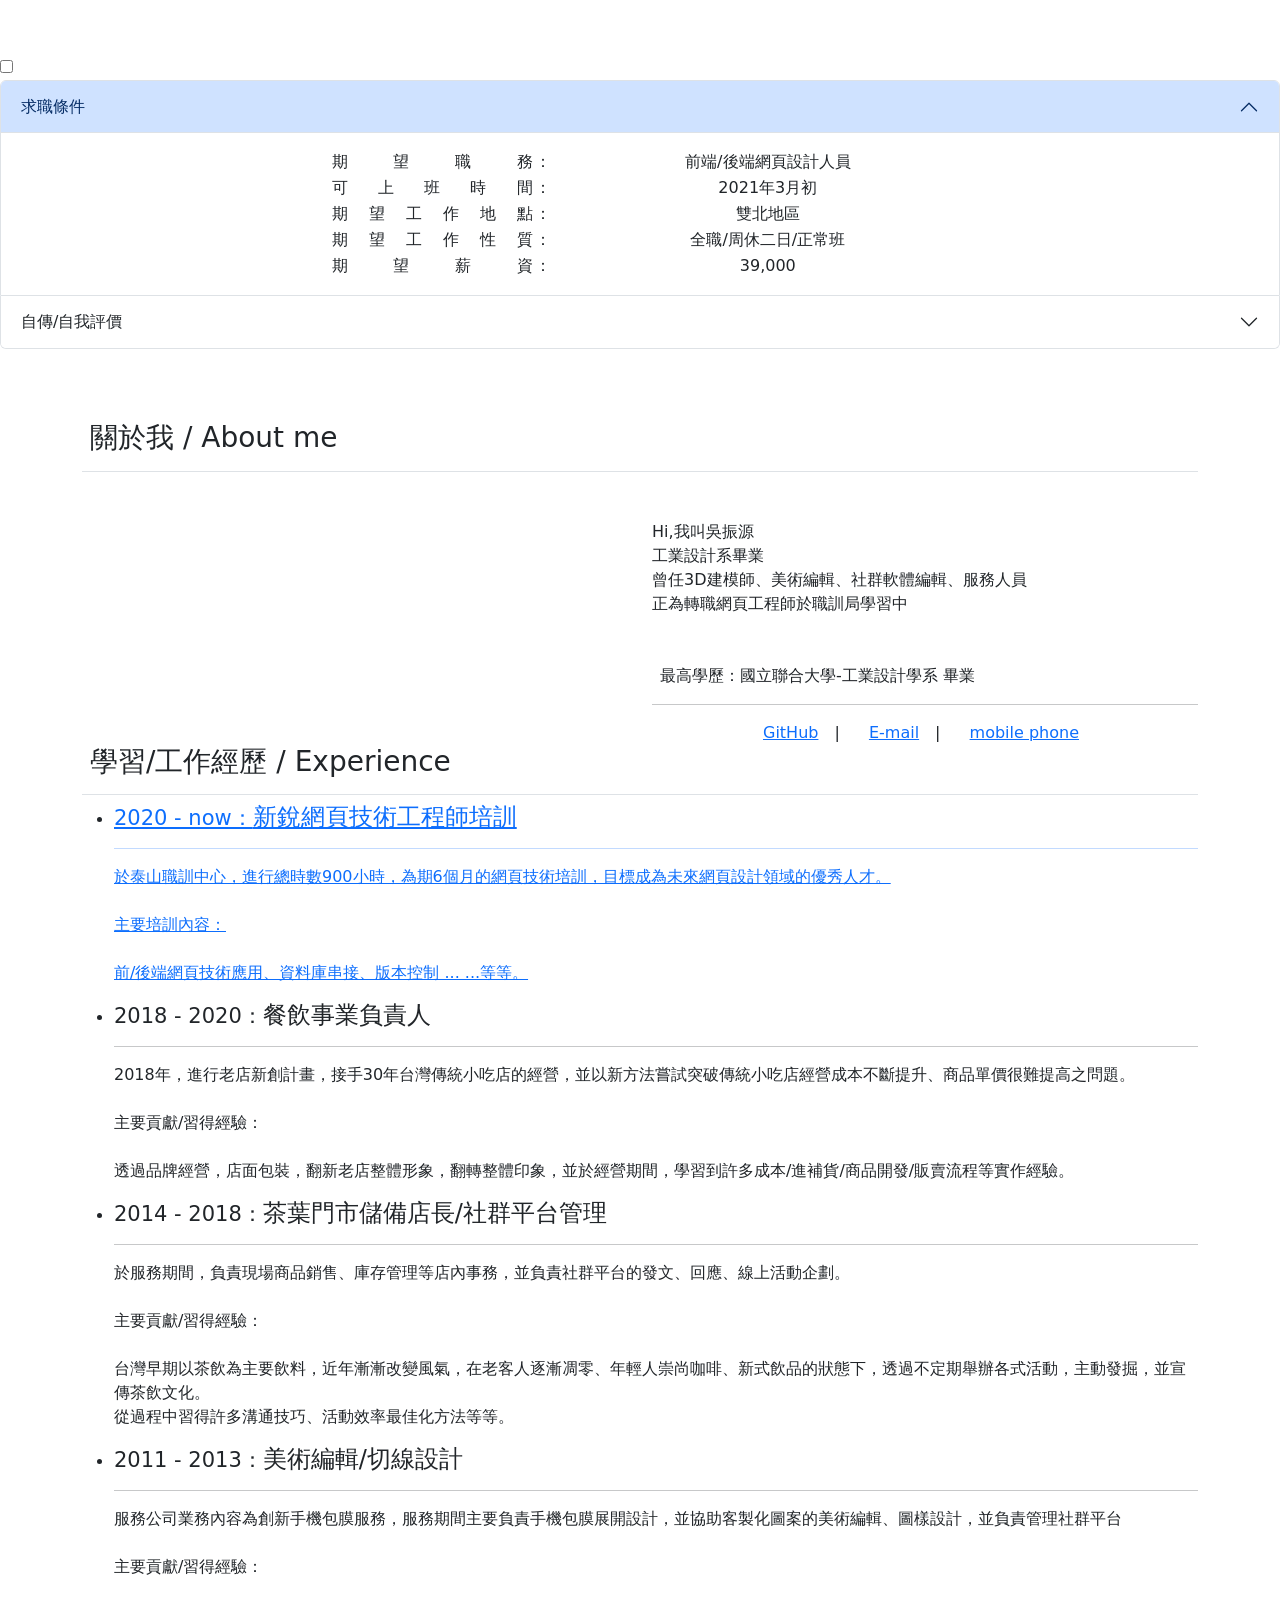
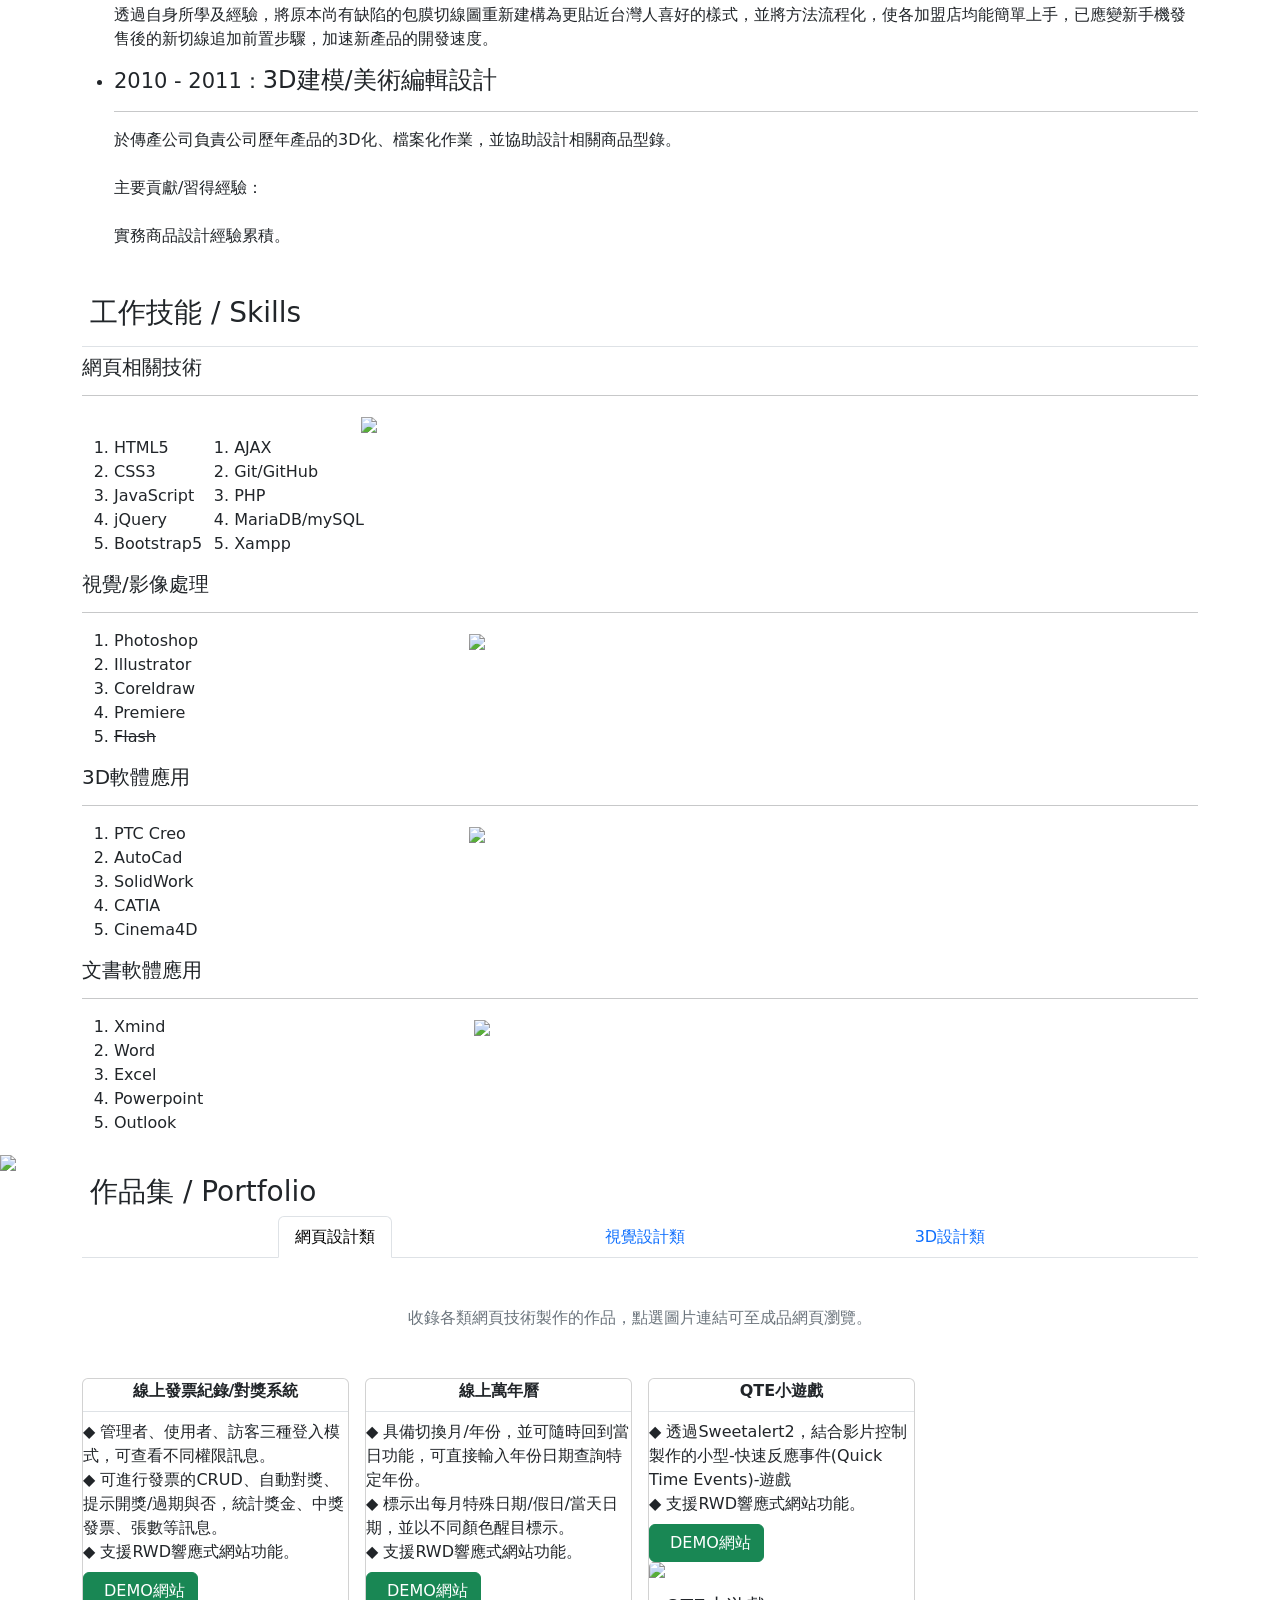
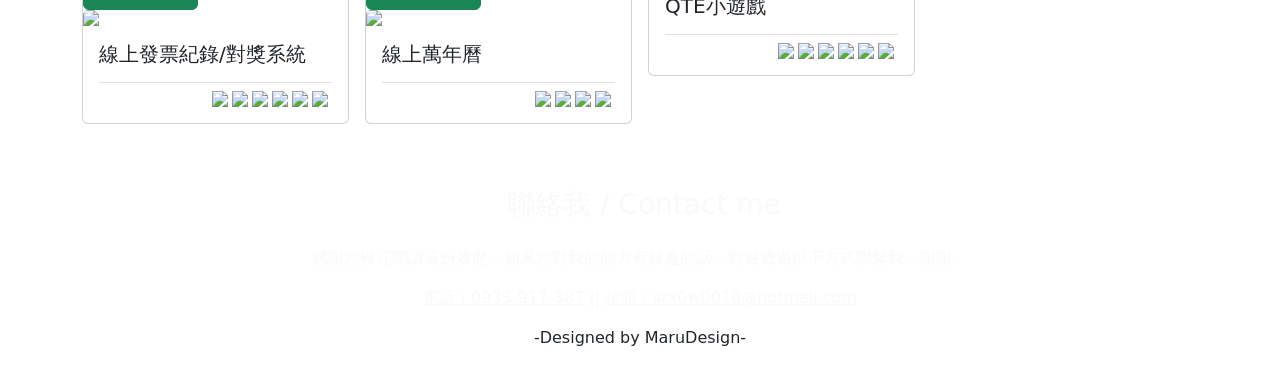
==== index.html @ d3db662c "前端連結修改" ====
<!DOCTYPE html>
<html lang="en">

<head>
    <meta charset="UTF-8">
    <meta name="viewport" content="width=device-width, initial-scale=1.0, shrink-to-fit=no">
    <link href="https://cdn.jsdelivr.net/npm/bootstrap@5.0.0-beta1/dist/css/bootstrap.min.css" rel="stylesheet"
        integrity="sha384-giJF6kkoqNQ00vy+HMDP7azOuL0xtbfIcaT9wjKHr8RbDVddVHyTfAAsrekwKmP1" crossorigin="anonymous">
    <link rel="shortcut icon" href="img/favicon.jpg">
    <link rel="stylesheet" href="css/style.css">
    <script src="https://cdn.jsdelivr.net/npm/bootstrap@5.0.0-beta1/dist/js/bootstrap.bundle.min.js"
        integrity="sha384-ygbV9kiqUc6oa4msXn9868pTtWMgiQaeYH7/t7LECLbyPA2x65Kgf80OJFdroafW"
        crossorigin="anonymous"></script>
    <script src="https://kit.fontawesome.com/a1381bb91e.js" crossorigin="anonymous"></script>
    <script src="https://code.jquery.com/jquery-3.5.1.min.js"
        integrity="sha256-9/aliU8dGd2tb6OSsuzixeV4y/faTqgFtohetphbbj0=" crossorigin="anonymous"></script>
    <link href="https://fonts.googleapis.com/css2?family=Noto+Sans+TC&display=swap" rel="stylesheet">
    <link rel="stylesheet" href="https://cdnjs.cloudflare.com/ajax/libs/animate.css/4.1.1/animate.min.css" />
    <script src="https://cdnjs.cloudflare.com/ajax/libs/wow/1.1.2/wow.min.js"></script>
    <title>Kyosuke's Resume</title>
</head>

<body>
    <div class="banner" id="banner">
        <div class="bg0 animate__animated wow animate__bounceInDown" data-wow-delay="0.3s"></div>
        <div class="bg1 animate__animated wow animate__bounceInDown"></div>
        <div class="bg2 animate__animated wow animate__backInRight"></div>
        <div class="bg3 animate__animated wow animate__fadeInLeft" data-wow-delay="0.5s"></div>
        <div class="contant">
            <div class="banner-txt" data-wow-delay="0.1s">
                <object id="mysvg" type="image/svg+xml" data="img/title_animated.svg"></object>
            </div>
        </div>
        <div class="tobanner">
            <a href="#stick"><i class="ar fas fa-chevron-down text-light"></i></a>
        </div>
    </div>
    <header id="stick" class="sticky-wrapper">
        <div class="container">
            <nav class="navbar navbar-expand-lg navbar-dark">
                <div class="container-fluid">
                    <a class="navbar-brand" href="#">MaruDesign</a>
                    <button class="navbar-toggler" type="button" data-bs-toggle="collapse"
                        data-bs-target="#navbarSupportedContent">
                        <span class="navbar-toggler-icon"></span>
                    </button>
                    <div class="collapse navbar-collapse" id="navbarSupportedContent">
                        <ul class="navbar-nav ms-auto me-5 mb-2 mb-lg-0">
                            <li class="nav-item px-3 px-lg-0">
                                <a class="nav-link" href="#ab"><i class="far fa-address-card me-2"></i>About me</a>
                            </li>
                            <li class="nav-item px-3 px-lg-0">
                                <a class="nav-link" href="#exp"><i class="fas fa-school me-2"></i>Experience</a>
                            </li>
                            <li class="nav-item px-3  px-lg-0">
                                <a class="nav-link" href="#sk"><i class="fas fa-code-branch me-2"></i>Skills</a>
                            </li>
                            <li class="nav-item dropdown">
                                <a class="nav-link dropdown-toggle" id="navbarDropdown" role="button" data-bs-toggle="dropdown" aria-expanded="false">
                                <i class="fas fa-book mr-2 me-2"></i>Portfolio
                                </a>
                                <ul class="dropdown-menu" aria-labelledby="navbarDropdown">
                                    <li><a class="dropdown-item" onclick="go('w')">網頁設計類</a></li>
                                    <li>
                                        <hr class="dropdown-divider">
                                    </li>
                                    <li><a class="dropdown-item" onclick="go('g')">視覺設計類</a></li>
                                    <li>
                                        <hr class="dropdown-divider">
                                    </li>
                                    <li><a class="dropdown-item" onclick="go('d')">3D設計類</a></li>
                                </ul>
                            </li>
                            <li class="nav-item px-3 px-lg-0">
                                <a class="nav-link" href="#foot"><i class="fas fa-phone-volume me-2"></i>Contact me</a>
                            </li>
                            <li class="nav-item px-3 px-lg-0">
                                <a class="nav-link" href="login.html"><i class="fas fa-sign-in-alt me-2"></i>LOGIN</a>
                            </li>
                        </ul>
                    </div>
                </div>
            </nav>
        </div>
    </header>
    <section>
        <div class="leftside">
            <input type="checkbox" name="" id="side-menu-switch">
            <div class="side-menu">
                <div class="accordion" id="accordionExample">
                    <div class="accordion-item">
                        <h2 class="accordion-header" id="headingOne">
                            <button class="accordion-button" type="button" data-bs-toggle="collapse"
                                data-bs-target="#collapseOne" aria-expanded="true" aria-controls="collapseOne">
                                求職條件
                            </button>
                        </h2>
                        <div id="collapseOne" class="accordion-collapse collapse show" aria-labelledby="headingOne"
                            data-bs-parent="#accordionExample">
                            <div class="accordion-body">
                                <div class="aboutjob">
                                    <table class="col-12 col-lg-8 col-xl-6 mx-auto">
                                        <tr>
                                            <td style="text-align-last: justify;">期望職務</td>
                                            <td>：</td>
                                            <td class="ps-3 text-center">前端/後端網頁設計人員</td>
                                        </tr>
                                        <tr>
                                            <td style="text-align-last: justify;">可上班時間</td>
                                            <td>：</td>
                                            <td class="ps-3 text-center">2021年3月初</td>
                                        </tr>
                                        <tr>
                                            <td style="text-align-last: justify;">期望工作地點</td>
                                            <td>：</td>
                                            <td class="ps-3 text-center">雙北地區</td>
                                        </tr>
                                        <tr>
                                            <td style="text-align-last: justify;">期望工作性質</td>
                                            <td>：</td>
                                            <td class="ps-3 text-center">全職/周休二日/正常班</td>
                                        </tr>
                                        <tr>
                                            <td style="text-align-last: justify;">期望薪資</td>
                                            <td>：</td>
                                            <td class="ps-3 text-center">39,000</td>
                                        </tr>
                                    </table>
                                </div>
                            </div>
                        </div>
                    </div>
                    <div class="accordion-item">
                        <h2 class="accordion-header" id="headingTwo">
                            <button class="accordion-button collapsed" type="button" data-bs-toggle="collapse"
                                data-bs-target="#collapseTwo" aria-expanded="false" aria-controls="collapseTwo">
                                自傳/自我評價
                            </button>
                        </h2>
                        <div id="collapseTwo" class="accordion-collapse collapse" aria-labelledby="headingTwo"
                            data-bs-parent="#accordionExample">
                            <div class="accordion-body">
                                <div class="se col-12 mx-auto">
                                    對各種事物時時保持好奇，樂於探索各種不同的可能性。<br>
                                    在視覺設計相關領域工作數年的我，因想要有著更寬廣的發展，<br>
                                    在一次契機下接觸到了網頁設計相關的技術，在這個領域中，<br>
                                    我可以發揮先前所學，並結合新的程式語言技術，創作出更多元的作品。<br><br>
                                    期望在這全新的領域中，能不斷的突破自我，享受於工作之中。
                                </div>
                            </div>
                        </div>
                    </div>
                </div>
                <label id="lbtn" for="side-menu-switch" class="wow animate__animated animate__heartBeat" data-wow-iteration="infinite" >
                    <div class="arr">
                        <i id="fa" class="fa fa-angle-right"></i>
                    </div>
                </label>
            </div>
        </div>
        <article class="container mt-5">
            <div class="about">
                <h3 class="tit w-100 pb-3 border-bottom animate__animated wow animate__slideInLeft"><i class="far fa-address-card me-2"></i>關於我 /
                    About me
                </h3>
                <div class="row mt-5">
                    <div class="self col-12 col-md-6 text-center animate__animated wow animate__rotateIn">
                        <img src="img/me.jpg" alt="">
                    </div>
                    <div class="me col-12 col-md-6 mt-5 mt-md-0">
                        <div class="txt">
                            Hi,我叫吳振源<br>
                            工業設計系畢業<br>
                            曾任3D建模師、美術編輯、社群軟體編輯、服務人員<br>
                            正為轉職網頁工程師於職訓局學習中<br>
                        </div>
                        <div class="edu mt-5">
                            <i class="fas fa-graduation-cap me-2"></i>最高學歷：國立聯合大學-工業設計學系 畢業
                            <hr>
                        </div>
                        <div class="exp text-center">
                            <a class="me-3" href="https://github.com/Kyosukewu">
                                <i class="fab fa-github me-2"></i>GitHub</a>|
                            <a class="mx-3" href="mainto:srx0w0010@hotmail.com"><i
                                    class="far fa-envelope me-2"></i>E-mail</a>|
                            <a class="mx-3" href="tel:+886-933917387"><i class="fas fa-phone-volume me-2"></i>mobile
                                phone</a>
                        </div>
                    </div>
                </div>
            </div>
        </article>
    </section>
    <section class="container">
        <div class="experience mb-5" id="exp">
            <h3 class="tit3 w-100 pb-3 border-bottom animate__animated wow animate__slideInLeft"><i class="fas fa-school mt-5 me-2"></i>學習/工作經歷 /
                <span class="tit4 animate__animated" data-wow-delay="0.5s">Experience</span>
            </h3>
            <ul class="timeline">
                <li class="li1 animate__animated wow animate__rubberBand">
                    <a href="https://wdaweb.github.io/" target="_blink">
                        <h4><small>2020 - now：</small>新銳網頁技術工程師培訓</h4>
                        <hr>
                        <p>於泰山職訓中心，進行總時數900小時，為期6個月的網頁技術培訓，目標成為未來網頁設計領域的優秀人才。<br><br>
                            主要培訓內容：<br><br>
                            前/後端網頁技術應用、資料庫串接、版本控制 ... ...等等。
                        </p>
                    </a>
                </li>
                <li class="li2 animate__animated wow animate__rubberBand" data-wow-dely="0.5s">
                    <a>
                        <h4><small>2018 - 2020：</small>餐飲事業負責人</h4>
                        <hr>
                        <p>2018年，進行老店新創計畫，接手30年台灣傳統小吃店的經營，並以新方法嘗試突破傳統小吃店經營成本不斷提升、商品單價很難提高之問題。<br><br>
                            主要貢獻/習得經驗：<br><br>
                            透過品牌經營，店面包裝，翻新老店整體形象，翻轉整體印象，並於經營期間，學習到許多成本/進補貨/商品開發/販賣流程等實作經驗。
                        </p>
                    </a>
                </li>
                <li class="li3 animate__animated wow animate__rubberBand" data-wow-dely="1.5s">
                    <a>
                        <h4><small>2014 - 2018：</small>茶葉門市儲備店長/社群平台管理</h4>
                        <hr>
                        <p>於服務期間，負責現場商品銷售、庫存管理等店內事務，並負責社群平台的發文、回應、線上活動企劃。<br><br>
                            主要貢獻/習得經驗：<br><br>
                            台灣早期以茶飲為主要飲料，近年漸漸改變風氣，在老客人逐漸凋零、年輕人崇尚咖啡、新式飲品的狀態下，透過不定期舉辦各式活動，主動發掘，並宣傳茶飲文化。<br>
                            從過程中習得許多溝通技巧、活動效率最佳化方法等等。
                        </p>
                    </a>
                </li>
                <li class="li4 animate__animated wow animate__rubberBand" data-wow-dely="2.5s">
                    <a>
                        <h4><small>2011 - 2013：</small>美術編輯/切線設計</h4>
                        <hr>
                        <p>服務公司業務內容為創新手機包膜服務，服務期間主要負責手機包膜展開設計，並協助客製化圖案的美術編輯、圖樣設計，並負責管理社群平台<br><br>
                            主要貢獻/習得經驗：<br><br>
                            透過自身所學及經驗，將原本尚有缺陷的包膜切線圖重新建構為更貼近台灣人喜好的樣式，並將方法流程化，使各加盟店均能簡單上手，已應變新手機發售後的新切線追加前置步驟，加速新產品的開發速度。
                        </p>
                    </a>
                </li>
                <li class="li5 animate__animated wow animate__rubberBand" data-wow-dely="3.5s">
                    <a>
                        <h4><small>2010 - 2011：</small>3D建模/美術編輯設計</h4>
                        <hr>
                        <p>於傳產公司負責公司歷年產品的3D化、檔案化作業，並協助設計相關商品型錄。<br><br>
                            主要貢獻/習得經驗：<br><br>
                            實務商品設計經驗累積。
                        </p>
                    </a>
                </li>
            </ul>
        </div>
    </section>
    <section class="skills" id="sk">
        <article class="container">
            <h3 class="tit5 w-100 pb-3 border-bottom animate__animated wow animate__slideInLeft"><i class="fas fa-code-branch me-2"></i>工作技能 /
                <span class="tit6 animate__animated" data-wow-delay="0.5s"> Skills</span>
            </h3>
            <div class="row justify-content-between">
                <div id="sk1" class="item animate__animated wow animate__backInRight">
                    <div class="icon"><i class="ani fas fa-solar-panel"></i></div>
                    <div class="txt">
                        <h5>網頁相關技術</h5>
                        <hr>
                        <div class="pic w-50 mx-auto">
                            <img id="wimg" src="icon/w0.png">
                        </div>
                        <div class="overlay">
                            <div class="d-flex">
                                <ol id="wm1">
                                    <li class="w1" onmouseover="h('w','1','wimg')">HTML5</li>
                                    <li class="w2" onmouseover="h('w','2','wimg')">CSS3</li>
                                    <li class="w3" onmouseover="h('w','3','wimg')">JavaScript</li>
                                    <li class="w4" onmouseover="h('w','4','wimg')">jQuery</li>
                                    <li class="w5" onmouseover="h('w','5','wimg')">Bootstrap5</li>
                                </ol>
                                <ol id="wm2">
                                    <li class="w6" onmouseover="h('w','6','wimg')">AJAX</li>
                                    <li class="w7" onmouseover="h('w','7','wimg')">Git/GitHub</li>
                                    <li class="w8" onmouseover="h('w','8','wimg')">PHP</li>
                                    <li class="w9" onmouseover="h('w','9','wimg')">MariaDB/mySQL</li>
                                    <li class="w10" onmouseover="h('w','10','wimg')">Xampp</li>
                                </ol>
                            </div>
                        </div>
                    </div>
                </div>
                <div id="sk2" class="item animate__animated wow animate__backInRight" data-wow-delay="0.2s">
                    <div class="icon"><i class="ani far fa-images"></i></div>
                    <div class="txt">
                        <h5>視覺/影像處理</h5>
                        <hr>
                        <div class="d-flex">
                            <ol>
                                <li class="g1" onmouseover="h('g','1','gimg')">Photoshop</li>
                                <li class="g2" onmouseover="h('g','2','gimg')">Illustrator</li>
                                <li class="g3" onmouseover="h('g','3','gimg')">Coreldraw</li>
                                <li class="g4" onmouseover="h('g','4','gimg')">Premiere</li>
                                <li class="g5" style="text-decoration:line-through" onmouseover="h('g','5','gimg')">Flash</li>
                            </ol>
                            <div class="pic w-50 text-center">
                                <img id="gimg" src="icon/g0.png">
                            </div>
                        </div>
                    </div>
                </div>
                <div id="sk3" class="item animate__animated wow animate__backInRight" data-wow-delay="0.3s">
                    <div class="icon"><i class="ani fas fa-cubes"></i></div>
                    <div class="txt">
                        <h5>3D軟體應用</h5>
                        <hr>
                        <div class="d-flex">
                            <ol>
                                <li class="d1" onmouseover="h('d','1','dimg')">PTC Creo</li>
                                <li class="d2" onmouseover="h('d','2','dimg')">AutoCad</li>
                                <li class="d3" onmouseover="h('d','3','dimg')">SolidWork</li>
                                <li class="d4" onmouseover="h('d','4','dimg')">CATIA</li>
                                <li class="d5" onmouseover="h('d','5','dimg')">Cinema4D</li>
                            </ol>
                            <div class="pic w-50 text-center">
                                <img id="dimg" src="icon/d0.png">
                            </div>
                        </div>
                    </div>
                </div>
                <div id="sk4" class="item animate__animated wow animate__backInRight" data-wow-delay="0.4s">
                    <div class="icon"><i class="ani far fa-keyboard"></i></div>
                    <div class="txt">
                        <h5>文書軟體應用</h5>
                        <hr>
                        <div class="d-flex">
                            <ol>
                                <li class="t1" onmouseover="h('t','1','timg')">Xmind</li>
                                <li class="t2" onmouseover="h('t','2','timg')">Word</li>
                                <li class="t3" onmouseover="h('t','3','timg')">Excel</li>
                                <li class="t4" onmouseover="h('t','4','timg')">Powerpoint</li>
                                <li class="t5" onmouseover="h('t','5','timg')">Outlook</li>
                            </ol>
                            <div class="pic w-50 text-center">
                                <img id="timg" src="icon/t0.png">
                            </div>
                        </div>
                    </div>
                </div>
            </div>
        </article>
    </section>
    <section class="portfolio" id="pro">
        <!-- --------------------- -->
        <div id="cover">
            <div class="imgc">
                <a onclick="cl('#cover')"><i class="fas fa-times  text-light"></i></a>
                <img id="bimg" src="bimg/gb1.png">
            </div>
        </div>
        <!-- --------------------- -->
        <article class="container">
            <h3 class="tit7 animate__animated ow animate__slideInLeft"><i class="fas fa-book me-2"></i>作品集 / <span
                    class="tit8 animate__animated" data-wow-delay="0.5s"> Portfolio</span></h3>
            <nav>
                <div class="nav nav-tabs justify-content-evenly">
                    <a class="w nav-link active" data-bs-toggle="tab" href="#wd">網頁設計類</a>
                    <a class="g nav-link" data-bs-toggle="tab" href="#gd">視覺設計類</a>
                    <a class="d nav-link" data-bs-toggle="tab" href="#threed">3D設計類</a>
                </div>
            </nav>
            <div class="tab-content py-5" id="nav-tabContent">
                <div class="w2 tab-pane fade show active" id="wd" role="tabpanel" aria-labelledby="nav-home-tab">
                    <p class="col-12 mb-5 text-center text-secondary">
                        收錄各類網頁技術製作的作品，點選圖片連結可至成品網頁瀏覽。
                    </p>
                    <div class="row g-3">
                        <div class="proe col-12 col-md-6 col-lg-4 col-xl-3 animate__animated wow animate__bounceIn">
                            <div class="card">
                                <div class="over">
                                    <div class="mb-2 text-center pb-2 w-100 border-bottom"><strong>線上發票紀錄/對獎系統</strong>
                                    </div>
                                    <div class="text">
                                        ◆ 管理者、使用者、訪客三種登入模式，可查看不同權限訊息。<br>
                                        ◆ 可進行發票的CRUD、自動對獎、提示開獎/過期與否，統計獎金、中獎發票、張數等訊息。<br>
                                        ◆ 支援RWD響應式網站功能。
                                    </div>
                                    <a href="http://220.128.133.15/s1090421/invoice" target="_blink">
                                        <div class="btn btn-success mt-2"><i class="fas fa-link me-2"></i>DEMO網站
                                        </div>
                                    </a>
                                </div>
                                <img src="img/inv.jpg" class="card-img-top">
                                <div class="card-body">
                                    <h5 class="w-100 pb-3 border-bottom">線上發票紀錄/對獎系統</h5>
                                    <div class="ic d-flex justify-content-end">
                                        <img class="me-1" src="icon/w1.png">
                                        <img class="me-1" src="icon/w2.png">
                                        <img class="me-1" src="icon/w5.png">
                                        <img class="me-1" src="icon/w9.png">
                                        <img class="me-1" src="icon/w8.png">
                                        <img class="me-1" src="icon/g1.png">
                                    </div>
                                </div>
                            </div>
                        </div>
                        <div class="proe col-12 col-md-6 col-lg-4 col-xl-3 animate__animated wow animate__bounceIn">
                            <div class="card">
                                <div class="over">
                                    <div class="mb-2 text-center pb-2 w-100 border-bottom"><strong>線上萬年曆</strong></div>
                                    <div class="text">
                                        ◆ 具備切換月/年份，並可隨時回到當日功能，可直接輸入年份日期查詢特定年份。<br>
                                        ◆ 標示出每月特殊日期/假日/當天日期，並以不同顏色醒目標示。<br>
                                        ◆ 支援RWD響應式網站功能。
                                    </div>
                                    <a href="http://220.128.133.15/s1090421/calendar" target="_blink">
                                        <div class="btn btn-success mt-2"><i class="fas fa-link me-2"></i>DEMO網站
                                        </div>
                                    </a>
                                </div>
                                <img src="img/cal.jpg" class="card-img-top">
                                <div class="card-body">
                                    <h5 class="w-100 pb-3 border-bottom">線上萬年曆</h5>

                                    <div class="ic d-flex justify-content-end">
                                        <img class="me-1" src="icon/w1.png">
                                        <img class="me-1" src="icon/w2.png">
                                        <img class="me-1" src="icon/w5.png">
                                        <img class="me-1" src="icon/g1.png">
                                    </div>
                                </div>
                            </div>
                        </div>
                        <div class="proe col-12 col-md-6 col-lg-4 col-xl-3 animate__animated wow animate__bounceIn">
                            <div class="card">
                                <div class="over">
                                    <div class="mb-2 text-center pb-2 w-100 border-bottom"><strong>QTE小遊戲</strong></div>
                                    <div class="text">
                                        ◆ 透過Sweetalert2，結合影片控制製作的小型-快速反應事件(Quick Time Events)-遊戲<br>
                                        ◆ 支援RWD響應式網站功能。
                                    </div>
                                    <a href="http://220.128.133.15/s1090421/QTEgame" target="_blink">
                                        <div class="btn btn-success mt-2"><i class="fas fa-link me-2"></i>DEMO網站
                                        </div>
                                    </a>
                                </div>
                                <img src="img/QTE.jpg" class="card-img-top">
                                <div class="card-body">
                                    <h5 class="w-100 pb-3 border-bottom">QTE小遊戲</h5>

                                    <div class="ic d-flex justify-content-end">
                                        <img class="me-1" src="icon/w1.png">
                                        <img class="me-1" src="icon/w2.png">
                                        <img class="me-1" src="icon/w5.png">
                                        <img class="me-1" src="icon/w3.png">
                                        <img class="me-1" src="icon/w4.png">
                                        <img class="me-1" src="icon/g1.png">
                                    </div>
                                </div>
                            </div>
                        </div>
                    </div>
                </div>
                <div class="g2 tab-pane fade" id="gd" role="tabpanel" aria-labelledby="nav-profile-tab">
                    <p class="col-12 mb-5 text-center text-secondary">
                        收錄平面設計、商業海報、CG電繪...等，視覺相關作品。
                    </p>
                    <div class="row g-3">
                        <div class="proe col-12 col-md-6 col-lg-4 col-xl-3 animate__animated wow animate__bounceIn">
                            <div class="card">
                                <div class="over">
                                    <div class="mb-2 text-center pb-2 w-100 border-bottom"><strong>動漫人物仿繪</strong>
                                    </div>
                                    <div class="text">
                                        ◆ 繪圖板練習，透過PS營造光影效果仿繪動漫人物<br>
                                    </div>
                                    <a onclick="op('#cover','#content','gb1')">
                                        <div class="btn btn-success mt-2"><i class="fas fa-link me-2"></i>點看全圖
                                        </div>
                                    </a>
                                </div>
                                <img src="img/g1.jpg" class="card-img-top">
                                <div class="card-body">
                                    <h5 class="w-100 pb-3 border-bottom">動漫人物仿繪</h5>

                                    <div class="ic d-flex justify-content-end">
                                        <img class="me-1" src="icon/g1.png">
                                    </div>
                                </div>
                            </div>
                        </div>
                        <div class="proe col-12 col-md-6 col-lg-4 col-xl-3 animate__animated wow animate__bounceIn">
                            <div class="card">
                                <div class="over">
                                    <div class="mb-2 text-center pb-2 w-100 border-bottom"><strong>聖誕節賀圖</strong>
                                    </div>
                                    <div class="text">
                                        ◆ 以聖誕老人及麋鹿發想，結合動漫風格人物設計的聖誕賀圖<br>
                                        ◆ 可應用於輸出馬克杯圖案<br>
                                    </div>
                                    <a onclick="op('#cover','#content','gb2')">
                                        <div class="btn btn-success mt-2"><i class="fas fa-link me-2"></i>點看全圖
                                        </div>
                                    </a>
                                </div>
                                <img src="img/g2.jpg" class="card-img-top">
                                <div class="card-body">
                                    <h5 class="w-100 pb-3 border-bottom">聖誕節賀圖</h5>

                                    <div class="ic d-flex justify-content-end">
                                        <img class="me-1" src="icon/g1.png">
                                        <img class="me-1" src="icon/g2.png">
                                    </div>
                                </div>
                            </div>
                        </div>
                        <div class="proe col-12 col-md-6 col-lg-4 col-xl-3 animate__animated wow animate__bounceIn">
                            <div class="card">
                                <div class="over">
                                    <div class="mb-2 text-center pb-2 w-100 border-bottom"><strong>放空小孩-真人動漫化</strong>
                                    </div>
                                    <div class="text">
                                        ◆ 以實際真人為原型發想，詮釋漫畫造型的人物<br>
                                    </div>
                                    <a onclick="op('#cover','#content','gb3')">
                                        <div class="btn btn-success mt-2"><i class="fas fa-link me-2"></i>點看全圖
                                        </div>
                                    </a>
                                </div>
                                <img src="img/g3.jpg" class="card-img-top">
                                <div class="card-body">
                                    <h5 class="w-100 pb-3 border-bottom">放空小孩-真人動漫化</h5>

                                    <div class="ic d-flex justify-content-end">
                                        <img class="me-1" src="icon/g1.png">
                                    </div>
                                </div>
                            </div>
                        </div>
                        <div class="proe col-12 col-md-6 col-lg-4 col-xl-3 animate__animated wow animate__bounceIn">
                            <div class="card">
                                <div class="over">
                                    <div class="mb-2 text-center pb-2 w-100 border-bottom"><strong>桌布設計01</strong>
                                    </div>
                                    <div class="text">
                                        ◆ Q版角色繪圖，結合情境製作桌布背景<br>
                                    </div>
                                    <a onclick="op('#cover','#content','gb4')">
                                        <div class="btn btn-success mt-2"><i class="fas fa-link me-2"></i>點看全圖
                                        </div>
                                    </a>
                                </div>
                                <img src="img/g4.jpg" class="card-img-top">
                                <div class="card-body">
                                    <h5 class="w-100 pb-3 border-bottom">桌布設計01</h5>

                                    <div class="ic d-flex justify-content-end">
                                        <img class="me-1" src="icon/g1.png">
                                    </div>
                                </div>
                            </div>
                        </div>
                        <div class="proe col-12 col-md-6 col-lg-4 col-xl-3 animate__animated wow animate__bounceIn">
                            <div class="card">
                                <div class="over">
                                    <div class="mb-2 text-center pb-2 w-100 border-bottom"><strong>月夜下的貓頭鷹</strong>
                                    </div>
                                    <div class="text">
                                        ◆ 原創作品，表現月夜下佇立於樹梢的貓頭鷹<br>
                                    </div>
                                    <a onclick="op('#cover','#content','gb5')">
                                        <div class="btn btn-success mt-2"><i class="fas fa-link me-2"></i>點看全圖
                                        </div>
                                    </a>
                                </div>
                                <img src="img/g5.jpg" class="card-img-top">
                                <div class="card-body">
                                    <h5 class="w-100 pb-3 border-bottom">月夜下的貓頭鷹</h5>

                                    <div class="ic d-flex justify-content-end">
                                        <img class="me-1" src="icon/g1.png">
                                    </div>
                                </div>
                            </div>
                        </div>
                        <div class="proe col-12 col-md-6 col-lg-4 col-xl-3 animate__animated wow animate__bounceIn">
                            <div class="card">
                                <div class="over">
                                    <div class="mb-2 text-center pb-2 w-100 border-bottom">
                                        <strong>GEARBEAR!-角色設計</strong>
                                    </div>
                                    <div class="text">
                                        ◆ 原創作品，以充滿"機械感"的概念為發想，設計生機結合的角色<br>
                                    </div>
                                    <a onclick="op('#cover','#content','gb6')">
                                        <div class="btn btn-success mt-2"><i class="fas fa-link me-2"></i>點看全圖
                                        </div>
                                    </a>
                                </div>
                                <img src="img/g6.jpg" class="card-img-top">
                                <div class="card-body">
                                    <h5 class="w-100 pb-3 border-bottom">GEARBEAR!-角色設計</h5>

                                    <div class="ic d-flex justify-content-end">
                                        <img class="me-1" src="icon/g1.png">
                                    </div>
                                </div>
                            </div>
                        </div>
                        <div class="proe col-12 col-md-6 col-lg-4 col-xl-3 animate__animated wow animate__bounceIn">
                            <div class="card">
                                <div class="over">
                                    <div class="mb-2 text-center pb-2 w-100 border-bottom"><strong>雙葉茶茶丸-角色設計</strong>
                                    </div>
                                    <div class="text">
                                        ◆ 原創作品，以"茶葉"為概念發想，並設定角色個性作為企業吉祥物<br>
                                        ◆ 透過3D建模，並以3DPrinter技術輸出製作成品<br>
                                    </div>
                                    <a onclick="op('#cover','#content','gb7')">
                                        <div class="btn btn-success mt-2"><i class="fas fa-link me-2"></i>點看全圖
                                        </div>
                                    </a>
                                </div>
                                <img src="img/g7.jpg" class="card-img-top">
                                <div class="card-body">
                                    <h5 class="w-100 pb-3 border-bottom">雙葉茶茶丸-角色設計</h5>

                                    <div class="ic d-flex justify-content-end">
                                        <img class="me-1" src="icon/g1.png">
                                    </div>
                                </div>
                            </div>
                        </div>
                        <div class="proe col-12 col-md-6 col-lg-4 col-xl-3 animate__animated wow animate__bounceIn">
                            <div class="card">
                                <div class="over">
                                    <div class="mb-2 text-center pb-2 w-100 border-bottom"><strong>ZEUS-LOGO設計</strong>
                                    </div>
                                    <div class="text">
                                        ◆ 新創戶外用品品牌ZEUS的LOGO設計<br>
                                        ◆ 以宙斯之鷹為概念基礎，展現品牌果敢、勇猛的企業精神<br>
                                    </div>
                                    <a onclick="op('#cover','#content','gb8')">
                                        <div class="btn btn-success mt-2"><i class="fas fa-link me-2"></i>點看全圖
                                        </div>
                                    </a>
                                </div>
                                <img src="img/g8.jpg" class="card-img-top">
                                <div class="card-body">
                                    <h5 class="w-100 pb-3 border-bottom">ZEUS-LOGO設計</h5>

                                    <div class="ic d-flex justify-content-end">
                                        <img class="me-1" src="icon/g1.png">
                                        <img class="me-1" src="icon/g2.png">
                                    </div>
                                </div>
                            </div>
                        </div>
                        <div class="proe col-12 col-md-6 col-lg-4 col-xl-3 animate__animated wow animate__bounceIn">
                            <div class="card">
                                <div class="over">
                                    <div class="mb-2 text-center pb-2 w-100 border-bottom"><strong>活動短漫+角色設計</strong>
                                    </div>
                                    <div class="text">
                                        ◆ 招募新人用網路文宣設計，以剛畢業的新鮮資工人族群為主，故設定女主角為充滿活力剛畢業的資工少女<br>
                                        ◆ 以"短漫問答互動"形式讓網友票選女主角的理想未來，並以多年後的自己的角度，闡述當年選擇的結果，強調該行業美好願景<br>
                                    </div>
                                    <a onclick="op('#cover','#content','gb9')">
                                        <div class="btn btn-success mt-2"><i class="fas fa-link me-2"></i>點看全圖
                                        </div>
                                    </a>
                                </div>
                                <img src="img/g9.jpg" class="card-img-top">
                                <div class="card-body">
                                    <h5 class="w-100 pb-3 border-bottom">活動短漫+角色設計</h5>

                                    <div class="ic d-flex justify-content-end">
                                        <img class="me-1" src="icon/g1.png">
                                        <img class="me-1" src="icon/g2.png">
                                    </div>
                                </div>
                            </div>
                        </div>
                        <div class="proe col-12 col-md-6 col-lg-4 col-xl-3 animate__animated wow animate__bounceIn">
                            <div class="card">
                                <div class="over">
                                    <div class="mb-2 text-center w-100 border-bottom"><strong>招牌+菜單設計</strong>
                                    </div>
                                    <div class="text">
                                        ◆ 30年老店新創計畫的LOGO及菜單設計，LOGO主體以老闆娘的形象設計為"熊媽"的親切形象<br>
                                        ◆ 菜單一改傳統手寫紙板，以圖像化為主，令客人對於產品一目了然，並能增進食慾<br>
                                        ◆ 菜單標示特色菜，引導新的客人一眼了解本店招牌菜色<br>
                                    </div>
                                    <a onclick="op('#cover','#content','gb10')">
                                        <div class="btn btn-success"><i class="fas fa-link me-2"></i>點看全圖
                                        </div>
                                    </a>
                                </div>
                                <img src="img/g10.jpg" class="card-img-top">
                                <div class="card-body">
                                    <h5 class="w-100 pb-3 border-bottom">招牌+菜單設計</h5>

                                    <div class="ic d-flex justify-content-end">
                                        <img class="me-1" src="icon/g1.png">
                                        <img class="me-1" src="icon/g2.png">
                                    </div>
                                </div>
                            </div>
                        </div>
                        <div class="proe col-12 col-md-6 col-lg-4 col-xl-3 animate__animated wow animate__bounceIn">
                            <div class="card">
                                <div class="over">
                                    <div class="mb-2 text-center pb-2 w-100 border-bottom"><strong>網拍產品介紹設計</strong>
                                    </div>
                                    <div class="text">
                                        ◆ 為網拍產品設計一系列產品介紹圖文<br>
                                        ◆ 透過冷色調、波浪線條、冰塊、六角形為主視覺要素，強調產品"涼感"的特性<br>
                                    </div>
                                    <a onclick="op('#cover','#content','gb11')">
                                        <div class="btn btn-success mt-2"><i class="fas fa-link me-2"></i>點看全圖
                                        </div>
                                    </a>
                                </div>
                                <img src="img/g11.jpg" class="card-img-top">
                                <div class="card-body">
                                    <h5 class="w-100 pb-3 border-bottom">網拍產品介紹設計</h5>

                                    <div class="ic d-flex justify-content-end">
                                        <img class="me-1" src="icon/g1.png">
                                        <img class="me-1" src="icon/g2.png">
                                    </div>
                                </div>
                            </div>
                        </div>
                        <div class="proe col-12 col-md-6 col-lg-4 col-xl-3 animate__animated wow animate__bounceIn">
                            <div class="card">
                                <div class="over">
                                    <div class="mb-2 text-center pb-2 w-100 border-bottom"><strong>2021年曆設計</strong>
                                    </div>
                                    <div class="text">
                                        ◆ 以2021年代表生肖-牛為發想基礎，結合牛隻部位解說圖的概念，設計出充滿趣味又可口的年曆<br>
                                    </div>
                                    <a onclick="op('#cover','#content','gb12')">
                                        <div class="btn btn-success mt-2"><i class="fas fa-link me-2"></i>點看全圖
                                        </div>
                                    </a>
                                </div>
                                <img src="img/g12.jpg" class="card-img-top">
                                <div class="card-body">
                                    <h5 class="w-100 pb-3 border-bottom">2021年曆設計</h5>

                                    <div class="ic d-flex justify-content-end">
                                        <img class="me-1" src="icon/g1.png">
                                    </div>
                                </div>
                            </div>
                        </div>
                        <div class="proe col-12 col-md-6 col-lg-4 col-xl-3 animate__animated wow animate__bounceIn">
                            <div class="card">
                                <div class="over">
                                    <div class="mb-2 text-center pb-2 w-100 border-bottom"><strong>旅遊DM設計</strong>
                                    </div>
                                    <div class="text">
                                        ◆ 以日本賞櫻旅遊為主題，介紹日本四個著名賞櫻景點的相關資訊<br>
                                    </div>
                                    <a onclick="op('#cover','#content','gb14')">
                                        <div class="btn btn-success mt-2"><i class="fas fa-link me-2"></i>點看全圖
                                        </div>
                                    </a>
                                </div>
                                <img src="img/g13.jpg" class="card-img-top">
                                <div class="card-body">
                                    <h5 class="w-100 pb-3 border-bottom">旅遊DM設計</h5>

                                    <div class="ic d-flex justify-content-end">
                                        <img class="me-1" src="icon/g1.png">
                                    </div>
                                </div>
                            </div>
                        </div>
                        <div class="proe col-12 col-md-6 col-lg-4 col-xl-3 animate__animated wow animate__bounceIn">
                            <div class="card">
                                <div class="over">
                                    <div class="mb-2 text-center pb-2 w-100 border-bottom"><strong>30日動物挑戰</strong>
                                    </div>
                                    <div class="text">
                                        ◆ 以黃金比例的圓形，勾勒出各式各樣動物的30日挑戰!<br>
                                    </div>
                                    <a onclick="op('#cover','#content','gb13')">
                                        <div class="btn btn-success mt-2"><i class="fas fa-link me-2"></i>點看全圖
                                        </div>
                                    </a>
                                </div>
                                <img src="img/g14.jpg" class="card-img-top">
                                <div class="card-body">
                                    <h5 class="w-100 pb-3 border-bottom">30日動物挑戰</h5>

                                    <div class="ic d-flex justify-content-end">
                                        <img class="me-1" src="icon/g2.png">
                                    </div>
                                </div>
                            </div>
                        </div>
                    </div>
                </div>
                <div class="d2 tab-pane fade" id="threed" role="tabpanel" aria-labelledby="nav-contact-tab">
                    <p class="col-12 mb-5 text-center text-secondary">
                        收錄3D建模、擬真渲染、3D列印機打印之作品。
                    </p>
                    <div class="row g-3">
                        <div class="proe col-12 col-md-6 col-lg-4 col-xl-3 animate__animated wow animate__bounceIn">
                            <div class="card">
                                <div class="over">
                                    <div class="mb-2 text-center pb-2 w-100 border-bottom"><strong>創意馬克杯蓋</strong></div>
                                    <div class="text">
                                        ◆ 透過部分替換件實現馬克杯蓋/小公仔雙重功能<br>
                                        ◆ 透過分件設計實現砲管可動<br>
                                        ◆ 3D列印輸出成品<br>
                                    </div>
                                    <a onclick="op('#cover','#content','db1')">
                                        <div class="btn btn-success mt-2"><i class="fas fa-link me-2"></i>點看全圖</div>
                                    </a>
                                </div>
                                <img src="img/d1.jpg" class="card-img-top">
                                <div class="card-body">
                                    <h5 class="w-100 pb-3 border-bottom">創意馬克杯蓋</h5>

                                    <div class="ic d-flex justify-content-end">
                                        <img class="me-1" src="icon/d1.png">
                                        <img class="me-1" src="icon/dd.png">
                                    </div>
                                </div>
                            </div>
                        </div>
                        <div class="proe col-12 col-md-6 col-lg-4 col-xl-3 animate__animated wow animate__bounceIn">
                            <div class="card">
                                <div class="over">
                                    <div class="mb-2 text-center pb-2 w-100 border-bottom"><strong>可動模型骨架</strong></div>
                                    <div class="text">
                                        ◆ 透過3mm孔洞可結合市售眾多模型遊玩<br>
                                        ◆ 透過分件設計實現全關節可動<br>
                                        ◆ 3D列印輸出成品<br>
                                    </div>
                                    <a onclick="op('#cover','#content','db2')">
                                        <div class="btn btn-success mt-2"><i class="fas fa-link me-2"></i>點看全圖
                                        </div>
                                    </a>
                                </div>
                                <img src="img/d2.jpg" class="card-img-top">
                                <div class="card-body">
                                    <h5 class="w-100 pb-3 border-bottom">可動組裝骨架</h5>

                                    <div class="ic d-flex justify-content-end">
                                        <img class="me-1" src="icon/d1.png">
                                        <img class="me-1" src="icon/dd.png">
                                    </div>
                                </div>
                            </div>
                        </div>
                        <div class="proe col-12 col-md-6 col-lg-4 col-xl-3 animate__animated wow animate__bounceIn">
                            <div class="card">
                                <div class="over">
                                    <div class="mb-2 text-center pb-2 w-100 border-bottom"><strong>升降機擬真示意圖</strong>
                                    </div>
                                    <div class="text">
                                        ◆ 3D建模組裝<br>
                                        ◆ C4D渲染+材質模擬真實場景<br>
                                    </div>
                                    <a onclick="op('#cover','#content','db3')">
                                        <div class="btn btn-success mt-2"><i class="fas fa-link me-2"></i>點看全圖
                                        </div>
                                    </a>
                                </div>
                                <img src="img/d3.jpg" class="card-img-top">
                                <div class="card-body">
                                    <h5 class="w-100 pb-3 border-bottom">升降機擬真示意圖</h5>

                                    <div class="ic d-flex justify-content-end">
                                        <img class="me-1" src="icon/d1.png">
                                        <img class="me-1" src="icon/d5.png">
                                    </div>
                                </div>
                            </div>
                        </div>
                        <div class="proe col-12 col-md-6 col-lg-4 col-xl-3 animate__animated wow animate__bounceIn">
                            <div class="card">
                                <div class="over">
                                    <div class="mb-2 text-center pb-2 w-100 border-bottom"><strong>造型手機架</strong></div>
                                    <div class="text">
                                        ◆ 透過簡易造型挖空實現手機架功能<br>
                                        ◆ 與遊戲公司合作推出之小贈品<br>
                                        ◆ 3D列印輸出成品<br>
                                    </div>
                                    <a onclick="op('#cover','#content','db4')">
                                        <div class="btn btn-success mt-2"><i class="fas fa-link me-2"></i>點看全圖
                                        </div>
                                    </a>
                                </div>
                                <img src="img/d4.jpg" class="card-img-top">
                                <div class="card-body">
                                    <h5 class="w-100 pb-3 border-bottom">造型手機架</h5>

                                    <div class="ic d-flex justify-content-end">
                                        <img class="me-1" src="icon/d1.png">
                                        <img class="me-1" src="icon/dd.png">
                                    </div>
                                </div>
                            </div>
                        </div>
                        <div class="proe col-12 col-md-6 col-lg-4 col-xl-3 animate__animated wow animate__bounceIn">
                            <div class="card">
                                <div class="over">
                                    <div class="mb-2 text-center pb-2 w-100 border-bottom"><strong>茶茶丸公仔</strong></div>
                                    <div class="text">
                                        ◆ 茶葉為主題設計之形象公仔<br>
                                        ◆ 結合市售關節零件實現關節可動<br>
                                        ◆ 3D列印輸出成品<br>
                                    </div>
                                    <a onclick="op('#cover','#content','db5')">
                                        <div class="btn btn-success mt-2"><i class="fas fa-link me-2"></i>點看全圖
                                        </div>
                                    </a>
                                </div>
                                <img src="img/d5.jpg" class="card-img-top">
                                <div class="card-body">
                                    <h5 class="w-100 pb-3 border-bottom">茶茶丸公仔</h5>

                                    <div class="ic d-flex justify-content-end">
                                        <img class="me-1" src="icon/d1.png">
                                        <img class="me-1" src="icon/dd.png">
                                    </div>
                                </div>
                            </div>
                        </div>
                        <div class="proe col-12 col-md-6 col-lg-4 col-xl-3 animate__animated wow animate__bounceIn">
                            <div class="card">
                                <div class="over">
                                    <div class="mb-2 text-center pb-2 w-100 border-bottom"><strong>彎腰郵筒造型擺飾</strong>
                                    </div>
                                    <div class="text">
                                        ◆ 2015年蘇迪勒颱風席捲全台爆紅的郵筒形象<br>
                                        ◆ 結合時事話題設計的小擺件<br>
                                        ◆ 3D列印輸出成品<br>
                                    </div>
                                    <a onclick="op('#cover','#content','db6')">
                                        <div class="btn btn-success mt-2"><i class="fas fa-link me-2"></i>點看全圖
                                        </div>
                                    </a>
                                </div>
                                <img src="img/d6.jpg" class="card-img-top">
                                <div class="card-body">
                                    <h5 class="w-100 pb-3 border-bottom">彎腰郵筒造型擺飾</h5>

                                    <div class="ic d-flex justify-content-end">
                                        <img class="me-1" src="icon/d1.png">
                                        <img class="me-1" src="icon/dd.png">
                                    </div>
                                </div>
                            </div>
                        </div>
                        <div class="proe col-12 col-md-6 col-lg-4 col-xl-3 animate__animated wow animate__bounceIn">
                            <div class="card">
                                <div class="over">
                                    <div class="mb-2 text-center pb-2 w-100 border-bottom"><strong>多功能茶壺名片座</strong>
                                    </div>
                                    <div class="text">
                                        ◆ 符合企業形象之茶壺造型擺飾<br>
                                        ◆ 透過簡易拆卸可變成造型名片座<br>
                                        ◆ 3D列印輸出成品<br>
                                    </div>
                                    <a onclick="op('#cover','#content','db7')">
                                        <div class="btn btn-success mt-2"><i class="fas fa-link me-2"></i>點看全圖
                                        </div>
                                    </a>
                                </div>
                                <img src="img/d7.jpg" class="card-img-top">
                                <div class="card-body">
                                    <h5 class="w-100 pb-3 border-bottom">多功能茶壺名片座</h5>

                                    <div class="ic d-flex justify-content-end">
                                        <img class="me-1" src="icon/d1.png">
                                        <img class="me-1" src="icon/dd.png">
                                    </div>
                                </div>
                            </div>
                        </div>
                    </div>
                </div>
            </div>
        </article>
    </section>

    <section id="foot" class="footer py-3">
        <article class="container text-center">
            <h3 class="tit9 text-light mb-4 animate__animated wow animate__slideInLeft"><i class="fas fa-phone-volume me-2 "></i>聯絡我 / <span
                    class="tit10 animate__animated" data-wow-delay="0.5s"> Contact me</span></h3>
            <div class="text-light animate__animated wow animate__zoomIn">
                <p>感謝您撥冗閱讀這份履歷，如果您對我的能力有興趣的話，歡迎透過以下方式聯繫我，謝謝。</p>
                <p><a class="text-light" href="tel:+886-933917387">電話：0933-917-387</a> ||
                    <a class="text-light" href="mainto:srx0w0010@hotmail.com">信箱：srx0w0010@hotmail.com</a>
                </p>
            </div>
        </article>
        <div class="bar text-center">
            <p>-Designed by MaruDesign-</p>
        </div>
    </section>
    <div id="scrolltop" class="position-fixed">
        <a class="btn" href="#banner"><i class="fas fa-angle-double-up fa-2x"></i></a>
    </div>
    <script src="js/js.js"></script>
</body>

</html>
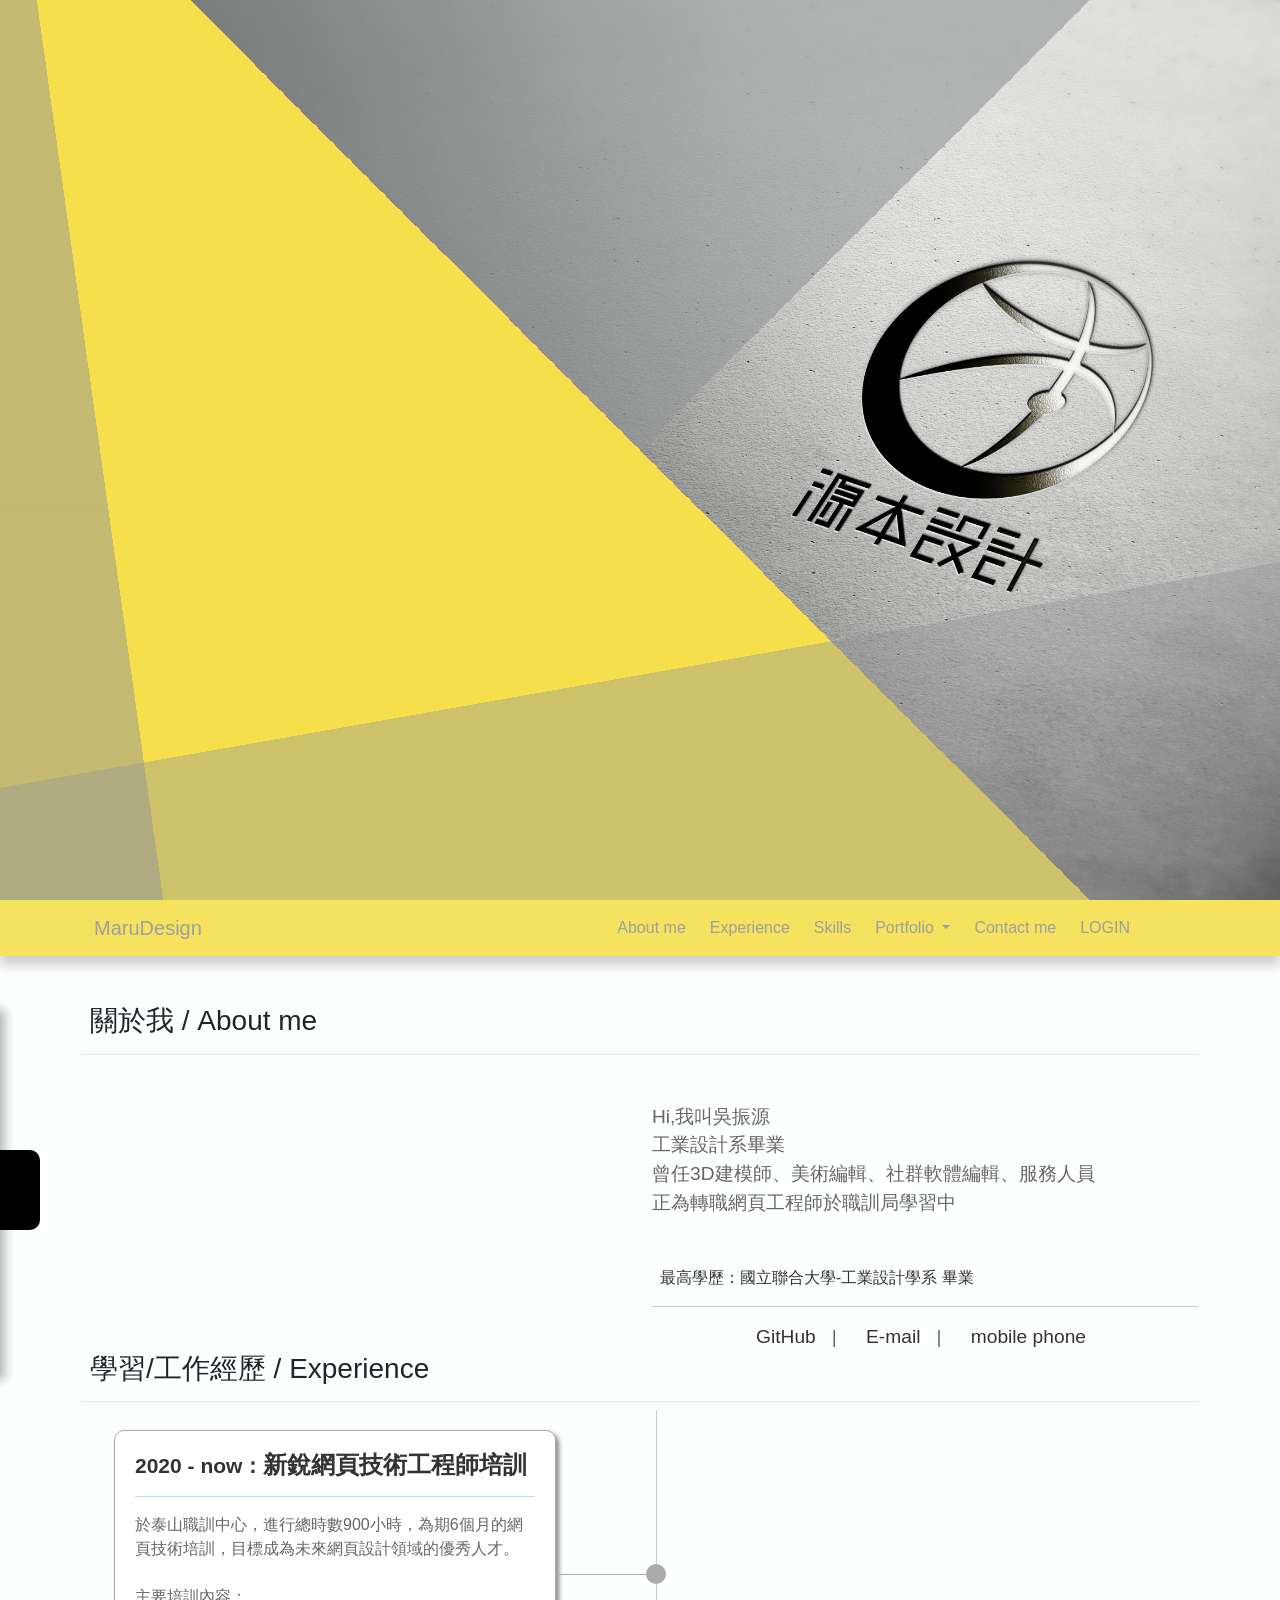
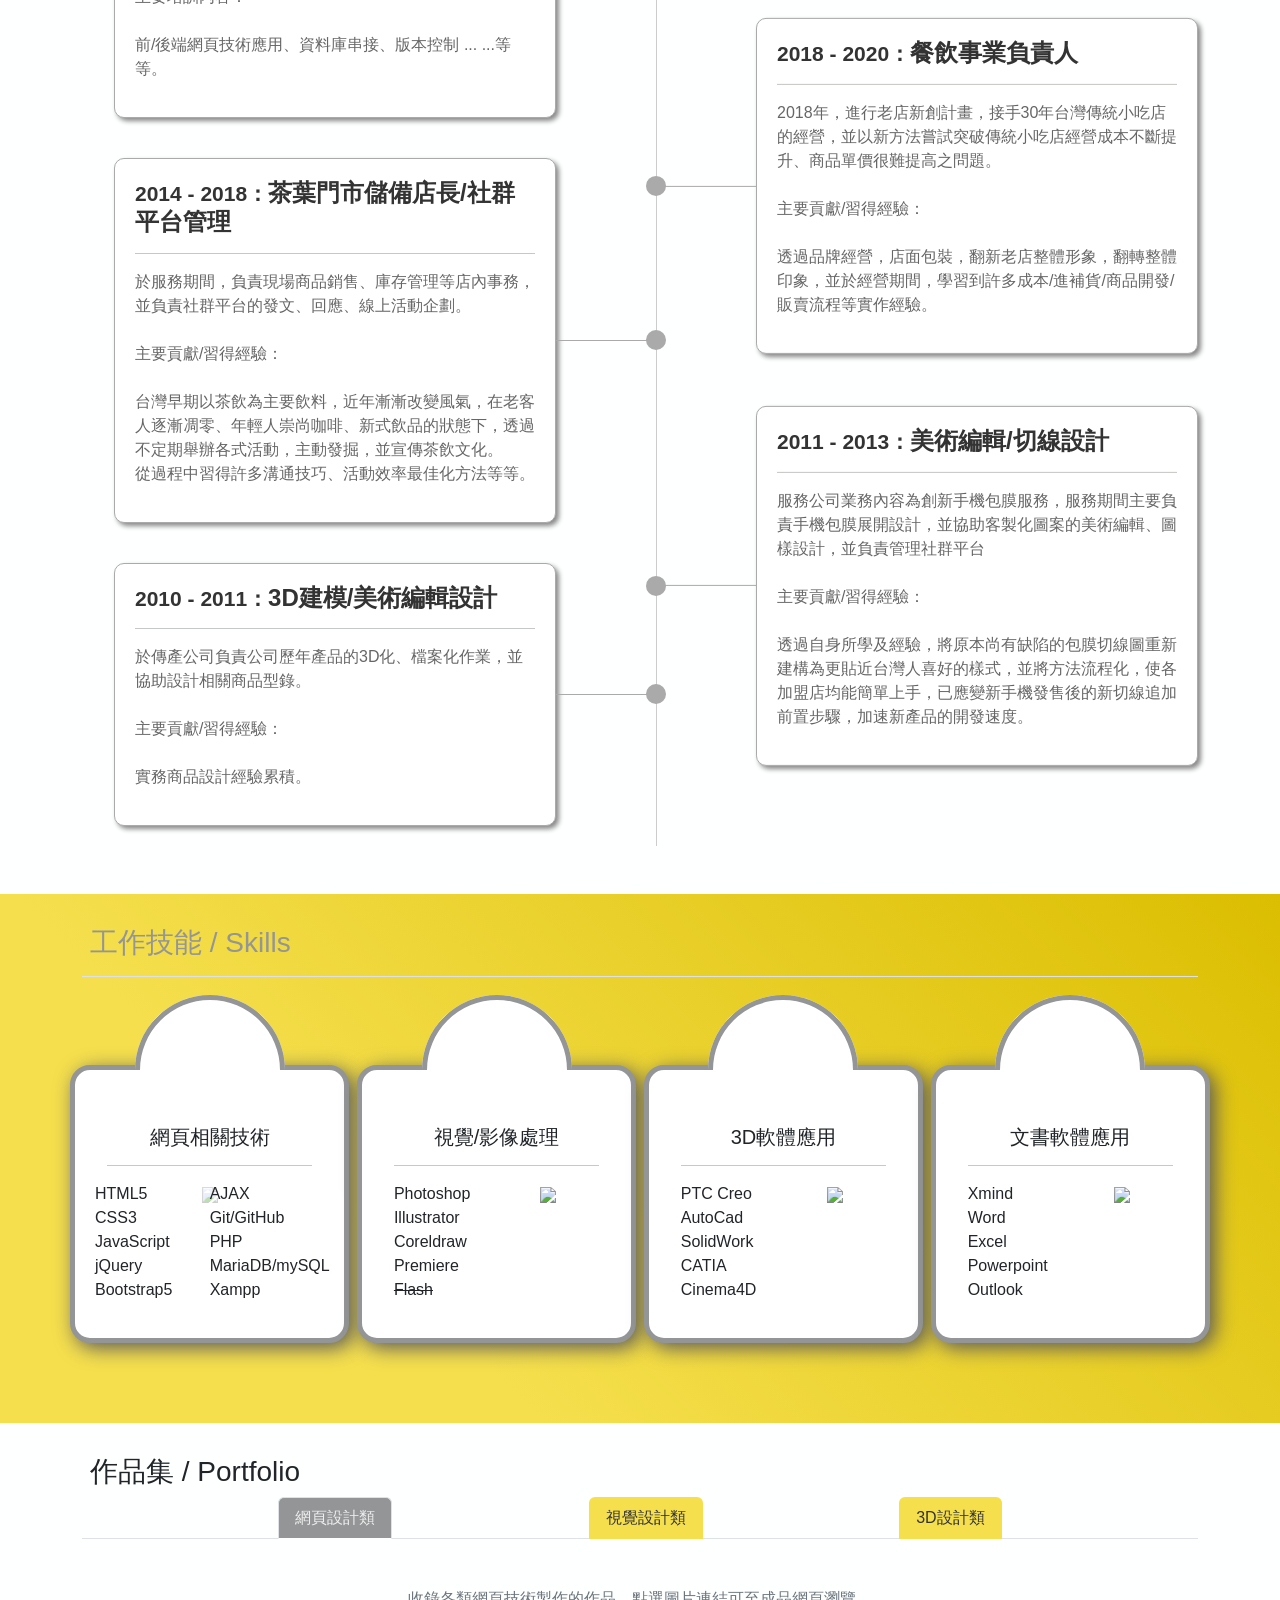
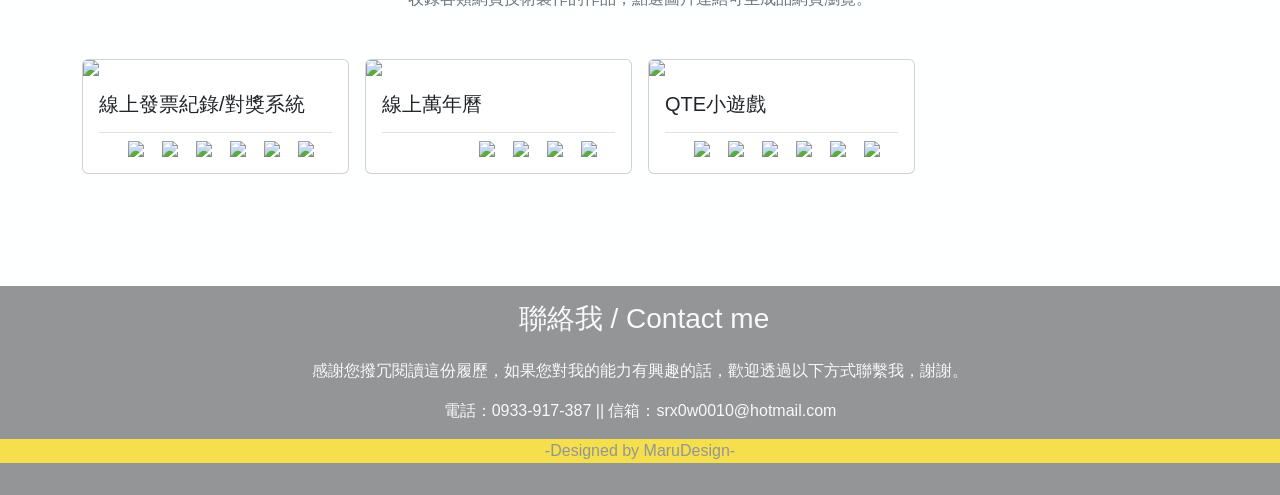
==== commit 413998c8: "前端部分整理" ====
--- a/index.html
+++ b/index.html
@@ -22,6 +22,7 @@
 
 <body>
     <div class="banner" id="banner">
+        <div class="mainbg"><img src="titimg/bglogo01.jpg"></div>
         <div class="bg0 animate__animated wow animate__bounceInDown" data-wow-delay="0.3s"></div>
         <div class="bg1 animate__animated wow animate__bounceInDown"></div>
         <div class="bg2 animate__animated wow animate__backInRight"></div>
@@ -380,7 +381,7 @@
                                         ◆ 可進行發票的CRUD、自動對獎、提示開獎/過期與否，統計獎金、中獎發票、張數等訊息。<br>
                                         ◆ 支援RWD響應式網站功能。
                                     </div>
-                                    <a href="http://220.128.133.15/s1090421/invoice" target="_blink">
+                                    <a href="http://220.128.133.15/s1090421/kyos_invoice" target="_blink">
                                         <div class="btn btn-success mt-2"><i class="fas fa-link me-2"></i>DEMO網站
                                         </div>
                                     </a>
@@ -408,7 +409,7 @@
                                         ◆ 標示出每月特殊日期/假日/當天日期，並以不同顏色醒目標示。<br>
                                         ◆ 支援RWD響應式網站功能。
                                     </div>
-                                    <a href="http://220.128.133.15/s1090421/calendar" target="_blink">
+                                    <a href="http://220.128.133.15/s1090421/kyos_calendar" target="_blink">
                                         <div class="btn btn-success mt-2"><i class="fas fa-link me-2"></i>DEMO網站
                                         </div>
                                     </a>
@@ -434,7 +435,7 @@
                                         ◆ 透過Sweetalert2，結合影片控制製作的小型-快速反應事件(Quick Time Events)-遊戲<br>
                                         ◆ 支援RWD響應式網站功能。
                                     </div>
-                                    <a href="http://220.128.133.15/s1090421/QTEgame" target="_blink">
+                                    <a href="http://220.128.133.15/s1090421/kyos_QTEgame" target="_blink">
                                         <div class="btn btn-success mt-2"><i class="fas fa-link me-2"></i>DEMO網站
                                         </div>
                                     </a>
@@ -1003,7 +1004,7 @@
     <div id="scrolltop" class="position-fixed">
         <a class="btn" href="#banner"><i class="fas fa-angle-double-up fa-2x"></i></a>
     </div>
-    <script src="js/js.js"></script>
+    <script src="js/js2.js"></script>
 </body>
 
 </html>
--- a/css/style.css
+++ b/css/style.css
@@ -0,0 +1,630 @@
+* {
+  margin: 0;
+  padding: 0;
+  list-style: none;
+  font-family: "Noto Sans TC", sans-serif;
+}
+body {
+  width: 100vw;
+  height: 100vh;
+  overflow: hidden auto;
+  background: #feffff;
+  background-size: auto;
+  background-repeat: no-repeat;
+}
+.leftside{
+  position: absolute;
+}
+.side-menu{
+  width: 90vw;
+  height: 100%;
+  padding: 20px 1rem;
+  box-sizing: border-box;
+  background: rgba(255, 255, 255, 0.9);
+  display: flex;
+  flex-direction: column;
+  box-shadow: 5px 5px 10px rgba(134, 134, 134, 0.6);
+  /* 收合選單 */
+  position: relative;
+  transform: translateX(-100%);
+  transition: .3s;
+}
+.side-menu label{
+  position: absolute;
+  width: 40px;
+  height: 80px;
+  background-color: #000;
+  color: #fff;
+  right: -40px;
+  top: 0;
+  bottom: 0;
+  margin: auto;
+  line-height: 80px;
+  text-align: center;
+  font-size: 30px;
+  border-radius: 0 10px 10px 0;
+}
+.side-menu label:hover{
+  box-shadow: 0 0 10px #333;
+}
+#side-menu-switch{
+  position: absolute;
+  opacity: 0;
+  z-index: -1;
+}
+
+#side-menu-switch:checked + .side-menu{
+  transform: translateX(0);
+}
+/* #fa{
+  transform: scaleX(-1);
+} */
+#side-menu-switch:checked + .side-menu label #fa{
+  transform: scaleX(-1);
+}
+.se{
+  text-indent:2rem;
+}
+.banner {
+  width: 100%;
+  height: 100vh;
+  background: linear-gradient(135deg, rgba(147, 149, 151, 0.6) 50%,transparent 50%)
+      center center / 100% 100%,
+    url("") center center / auto 100%;
+  background-size: cover;
+  background-attachment: fixed;
+  position: relative;
+}
+.mainbg img{
+  width: 100%;
+  height: 100vh;
+  background-size: cover;
+  background-attachment: fixed;
+  position: absolute;
+  z-index: -1;
+}
+.bg0 {
+  position: absolute;
+  bottom: 0;
+  left: 0;
+  width: 100%;
+  height: 50vh;
+  background: linear-gradient(
+    -10deg,
+    rgba(147, 149, 151, 0.4) 50%,
+    transparent 50%
+  );
+  z-index: 6;
+}
+.bg2 {
+  position: absolute;
+  top: 0;
+  left: 0;
+  width: 100%;
+  height: 100vh;
+  background: linear-gradient(
+    45deg,
+    rgba(147, 149, 151, 0.5) 50%,
+    transparent 50%
+  );
+}
+.bg1 {
+  position: absolute;
+  top: 0;
+  left: 0;
+  width: 100%;
+  height: 100vh;
+  background: linear-gradient(45deg, rgba(245, 223, 77) 50%, transparent 50%);
+  z-index: 2;
+}
+.bg3 {
+  position: absolute;
+  top: 0;
+  left: 0;
+  width: 200px;
+  height: 100vh;
+  background: linear-gradient(
+    82deg,
+    rgba(147, 149, 151, 0.5) 50%,
+    transparent 50%
+  );
+  z-index: 3;
+}
+.contant {
+  width: 100%;
+  height: 100%;
+  margin: auto;
+  text-align: center;
+}
+.banner-txt {
+  position: absolute;
+  top: 40%;
+  z-index: 5;
+  width: 100%;
+}
+#mysvg {
+  width: 90%;
+}
+svg,
+path {
+  transition: fill 0.4s ease;
+}
+.tobanner {
+  position: absolute;
+  left: 0;
+  right: 0;
+  bottom: 5%;
+  text-align: center;
+  z-index: 50;
+  font-size: 2.5rem;
+  animation: down 1s infinite;
+}
+#stick {
+  background: rgba(245, 223, 77);
+  opacity: 0.9;
+  box-shadow: 0 10px 10px #ccc;
+  width: 100%;
+  top: 0;
+  z-index: 999;
+}
+header .nav-link {
+  transition: 1000ms ease;
+}
+.header {
+  position: fixed;
+  z-index: 50;
+}
+.container-fluid a {
+  color: rgba(147, 149, 151);
+}
+#stick,
+.navbar {
+  background: rgba(245, 223, 77);
+}
+.nav-item:hover .nav-link,
+.dropdown-item:hover {
+  background: rgba(147, 149, 151);
+  color: rgba(245, 223, 77);
+  box-shadow: 2px 2px 5px rgb(240, 232, 179);
+}
+.self img {
+  width: 200px;
+  border-radius: 50%;
+}
+.me {
+  font-size: 1.2rem;
+  align-self: center;
+  color: #666;
+}
+.edu {
+  font-size: 1rem;
+  color: #333;
+}
+.exp img {
+  width: 25px;
+}
+.exp a {
+  text-decoration: none;
+  color: #333;
+}
+.experience {
+  width: 100%;
+  height: 100%;
+  margin: auto;
+}
+.timeline a {
+  background: #fff;
+  transition: 1s ease;
+}
+.timeline a:hover {
+  background: rgba(245, 223, 77);
+}
+.timeline a:hover h4,
+.timeline a:hover p {
+  color: rgb(65, 65, 65);
+}
+.timeline hr {
+  background: rgb(248, 220, 38);
+}
+.timeline a:hover hr {
+  background: #fff;
+}
+.timeline h4 {
+  color: #333;
+  font-weight: 700;
+}
+.timeline p {
+  color: #666;
+  font-weight: 100;
+}
+.timeline li {
+  width: 100%;
+  box-sizing: border-box;
+  padding: 20px 0;
+  position: relative;
+}
+
+.timeline a {
+  display: block;
+  text-decoration: none;
+  background-color: #fff;
+  border: 1px solid #aaa;
+  box-sizing: border-box;
+  padding: 20px;
+  border-radius: 10px;
+  box-shadow: 3px 3px 5px #888;
+}
+.timeline li::before {
+  content: "";
+  position: absolute;
+  top: 0;
+  bottom: 0;
+  left: -30px;
+  margin: auto;
+  width: 20px;
+  height: 20px;
+  border-radius: 50%;
+  background-color: #aaa;
+  z-index: 2;
+}
+.timeline li:nth-child(odd)::after,
+.timeline li:nth-child(even)::after {
+  content: "";
+  position: absolute;
+  width: 1px;
+  top: 0;
+  height: 100%;
+  background-color: #ccc;
+  left: -20px;
+  z-index: -1;
+}
+.timeline h4::after {
+  content: "";
+  position: absolute;
+  height: 1px;
+  width: 20px;
+  background-color: #aaa;
+  top: 0;
+  bottom: 0;
+  margin: auto;
+}
+.timeline li:nth-child(odd) h4::after,
+.timeline li:nth-child(even) h4::after {
+  left: -20px;
+}
+.skills {
+  width: 100vw;
+  background-image: linear-gradient(
+    45deg,
+    rgba(245, 223, 77) 30%,
+    rgb(219, 190, 1) 100%
+  );
+  background-size: cover;
+  background-repeat: no-repeat;
+  padding: 2rem 0 5rem;
+}
+.skills > .container > h3 {
+  color: rgba(147, 149, 151);
+}
+.item {
+  width: 100%;
+  box-sizing: border-box;
+  border: 5px solid rgba(147, 149, 151);
+  background-color: #fff;
+  border-radius: 20px;
+  box-shadow: 5px 5px 20px rgb(90, 90, 90);
+  position: relative;
+  margin-top: 5rem;
+}
+.item .icon {
+  text-align: center;
+  width: 150px;
+  height: 150px;
+  background: linear-gradient(180deg, #ffffff 50%, transparent 50%);
+  margin: -75px auto -100px;
+  font-size: 60px;
+  line-height: 130px;
+  border-radius: 50%;
+  color: rgba(147, 149, 151);
+  position: relative;
+}
+.item .icon::before {
+  content: "";
+  position: absolute;
+  width: 100%;
+  height: 100%;
+  border-top: 5px solid rgba(147, 149, 151);
+  border-right: 5px solid rgba(147, 149, 151);
+  border-left: 5px solid transparent;
+  border-bottom: 5px solid transparent;
+  left: 0;
+  top: 0;
+  border-radius: 50%;
+  transform: rotate(-45deg);
+}
+.item .txt {
+  width: 100%;
+  text-align: center;
+  margin: auto;
+}
+.item ol {
+  width: 50%;
+  text-align: left;
+  padding: 0;
+}
+.item:hover .ani {
+  animation: ss 0.2s linear infinite alternate;
+}
+ol > li:hover {
+  color: #eee;
+  background: rgba(147, 149, 151, 0.7);
+  cursor: grab;
+}
+.item .txt {
+  padding: 80px 20px 20px;
+}
+.overlay {
+  position: absolute;
+  top: 7rem;
+  bottom: 0;
+  left: 0;
+  right: 0;
+  padding: 0 20px;
+  background: rgba(255, 255, 255, 0.6);
+  border-radius: 20px;
+  z-index: 2;
+}
+.pic img {
+  width: 100%;
+}
+.portfolio {
+  position: relative;
+  padding: 2rem 0;
+}
+.nav > .nav-link {
+  background: rgba(245, 223, 77);
+  color: #333;
+}
+.nav-link.active {
+  background: rgba(147, 149, 151) !important;
+  color: #eee !important;
+}
+.card {
+  position: relative;
+}
+.over {
+  position: absolute;
+  top: 0;
+  left: 0;
+  width: 100%;
+  height: 100%;
+  padding: 15px;
+  color: #fff;
+  box-sizing: border-box;
+  background-color: rgba(0, 0, 0, 0.6);
+  display: flex;
+  opacity: 0;
+  flex-direction: column;
+  justify-content: center;
+  align-items: center;
+  transform: scale(0);
+  transition: 0.5s;
+}
+.card:hover .over {
+  transform: scale(1);
+  opacity: 1;
+}
+.ic img {
+  width: 30px;
+}
+strong {
+  font-size: 1.2rem;
+}
+.footer {
+  background: rgba(147, 149, 151);
+  width: 100vw;
+  margin: 2rem 0;
+}
+.footer a {
+  text-decoration: none;
+}
+#scrolltop {
+  opacity: 0;
+  right: 5%;
+  bottom: 5%;
+  transition: 100ms ease;
+  animation: bounce 2s ease infinite;
+}
+#scrolltop.shown {
+  opacity: 1;
+}
+.btn {
+  background: rgba(245, 223, 77);
+  color: rgba(147, 149, 151);
+}
+.btn:hover {
+  background: rgba(147, 149, 151);
+  color: rgba(245, 223, 77);
+  box-shadow: 0 0 10px rgb(255, 255, 255);
+}
+.bar {
+  background: rgba(245, 223, 77);
+  color: rgba(147, 149, 151);
+}
+#cover {
+  display: none;
+  position: fixed;
+  top: 0;
+  bottom: 0;
+  left: 0;
+  right: 0;
+  width: 90vw;
+  height: 90vh;
+  margin: auto;
+  z-index: 100;
+  /* border: 1px solid; */
+  background: rgba(0, 0, 0, 0.7);
+  backdrop-filter: blur(5px);
+}
+#cover a {
+  position: absolute;
+  font-size: 2rem;
+  top: 2%;
+  right: 2%;
+  cursor: pointer;
+  z-index: 101;
+}
+.imgc {
+  width: 100%;
+  height: 100%;
+  display: flex;
+  justify-content: center;
+  align-items: center;
+}
+#cover img {
+  margin: auto;
+  max-width: 100%;
+  max-height: 100%;
+}
+@media screen and (min-width: 576px) {
+  .side-menu{
+    width: 50vw;
+  }
+  .timeline li::before {
+    left: -50px;
+  }
+  .timeline li:nth-child(n)::after {
+    left: -40px;
+  }
+  .timeline h4::after {
+    width: 40px;
+  }
+  .timeline li:nth-child(n) h4::after {
+    left: -40px;
+  }
+}
+@media screen and (min-width: 768px) {
+  .banner-txt {
+    width: 70%;
+    top: 40%;
+    left: 2%;
+  }
+  .item {
+    width: 48%;
+  }
+}
+@media screen and (min-width: 992px) {
+  .item {
+    width: 33%;
+  }
+  .experience:after {
+    content: "";
+    display: block;
+    clear: both;
+  }
+  .timeline li {
+    width: 50%;
+  }
+  .timeline li:nth-child(odd) {
+    float: left;
+    padding-right: 100px;
+  }
+  .timeline li:nth-child(even) {
+    float: right;
+    padding-left: 100px;
+    transform: translateY(50%);
+  }
+  .timeline li:nth-child(odd)::after {
+    content: "";
+    position: absolute;
+    width: 1px;
+    top: 0;
+    height: 100%;
+    background-color: #ccc;
+    left: 100%;
+    z-index: -1;
+  }
+  .timeline li:nth-child(even)::after {
+    display: none;
+  }
+  .timeline li::before {
+    content: "";
+    position: absolute;
+    top: 0;
+    bottom: 0;
+    left: 0;
+    margin: auto;
+    width: 20px;
+    height: 20px;
+    border-radius: 50%;
+    background-color: #aaa;
+    z-index: 2;
+  }
+  .timeline li:nth-child(odd)::before {
+    left: 100%;
+    transform: translateX(-50%);
+  }
+  .timeline li:nth-child(even)::before {
+    left: -10px;
+  }
+  .timeline h4::after {
+    width: 100px;
+  }
+  .timeline li:nth-child(odd) h4::after {
+    left: 100%;
+    transform: translateX(-100%);
+  }
+  .timeline li:nth-child(even) h4::after {
+    left: 0;
+  }
+}
+@media screen and (min-width: 1200px) {
+  .banner-txt {
+    width: 50%;
+    top: 35%;
+    left: 5%;
+  }
+  .item {
+    width: 24.5%;
+  }
+}
+
+@keyframes ss {
+  0% {
+    transform: rotate(-10deg);
+  }
+  100% {
+    transform: rotate(10deg);
+  }
+}
+@keyframes bounce {
+  0%,
+  20%,
+  53%,
+  80%,
+  100% {
+    animation-timing-function: cubic-bezier(0.215, 0.61, 0.355, 1);
+    transform: translate(0, 0);
+  }
+  40%,
+  43% {
+    animation-timing-function: cubic-bezier(0.755, 0.05, 0.855, 0.06);
+    transform: translate(0, -30px);
+  }
+
+  70% {
+    animation-timing-function: cubic-bezier(0.755, 0.05, 0.855, 0.06);
+    transform: translate(0, -15px);
+  }
+  90% {
+    transform: translate(0, -4px);
+  }
+}
+@keyframes down {
+  0% {
+    bottom: 5%;
+  }
+  100% {
+    bottom: 7%;
+  }
+}
